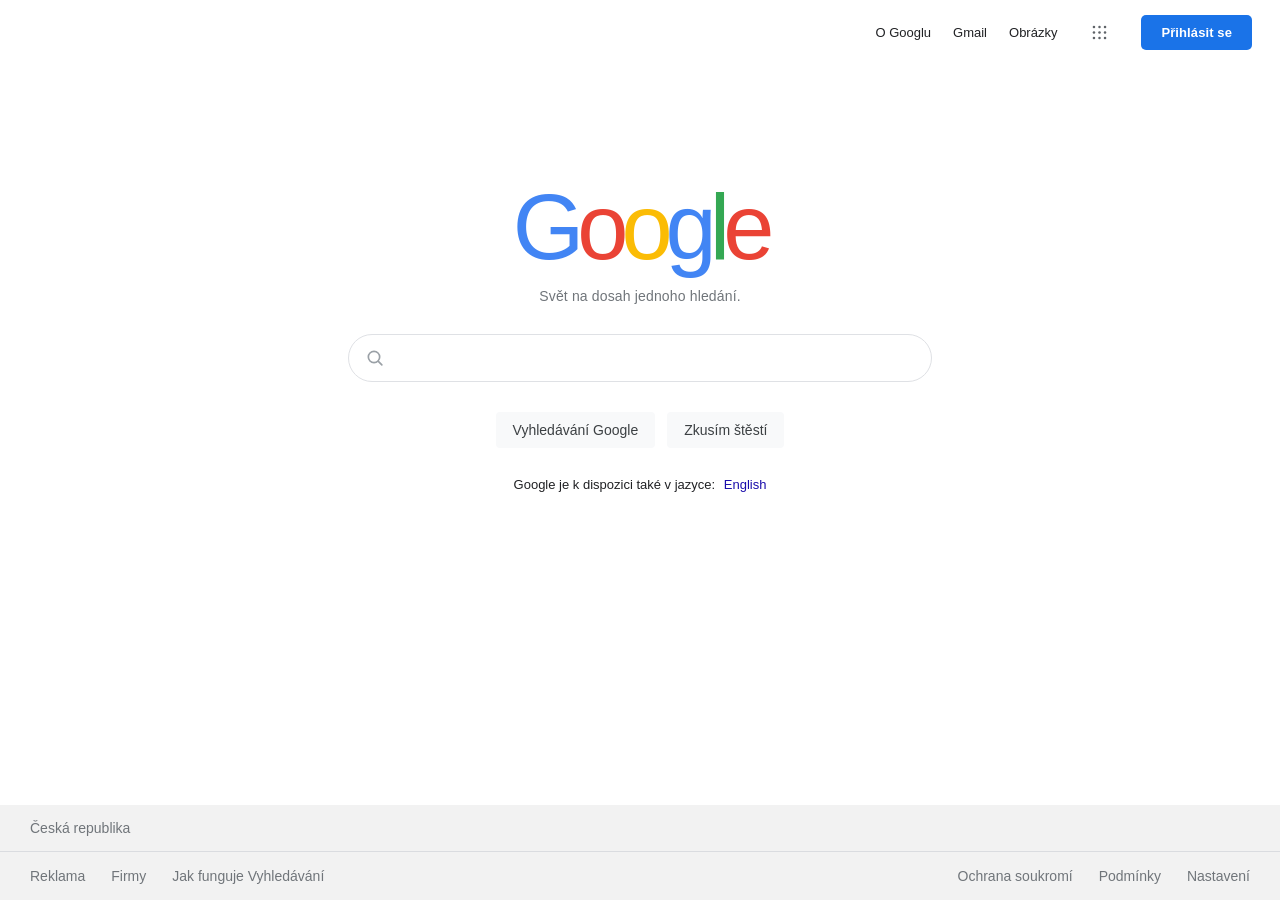
==== googlesearch/index.html @ 7d14d6b3 "Add files via upload" ====
<!DOCTYPE html>
<html lang="cs">
<head>
    <meta charset="UTF-8">
    <meta name="viewport" content="width=device-width, initial-scale=1.0">
    <meta name="theme-color" content="#ffffff">
    <title>Vyhledávání Google</title>
    <link rel="stylesheet" href="style.css">
</head>
<body>
    <header class="topbar">
        <a href="https://www.google.com/intl/cs/about/" class="topbar-link">O Googlu</a>
        <a href="https://www.google.com/gmail/" class="topbar-link">Gmail</a>
        <a href="https://images.google.com/" class="topbar-link">Obrázky</a>
        <a class="apps-button" href="https://www.google.com/intl/cs/about/products" aria-label="Aplikace Google">
            <svg viewBox="0 0 24 24" aria-hidden="true">
                <circle cx="5" cy="5" r="1.6"/><circle cx="12" cy="5" r="1.6"/><circle cx="19" cy="5" r="1.6"/>
                <circle cx="5" cy="12" r="1.6"/><circle cx="12" cy="12" r="1.6"/><circle cx="19" cy="12" r="1.6"/>
                <circle cx="5" cy="19" r="1.6"/><circle cx="12" cy="19" r="1.6"/><circle cx="19" cy="19" r="1.6"/>
            </svg>
        </a>
        <a class="sign-in" href="https://accounts.google.com/">Přihlásit se</a>
    </header>

    <main class="search-home">
        <div class="wordmark" aria-label="Google" role="img">
            <span class="blue">G</span><span class="red">o</span><span class="yellow">o</span><span class="blue">g</span><span class="green">l</span><span class="red">e</span>
        </div>
        <p class="tagline">Svět na dosah jednoho hledání.</p>

        <form class="search-form" action="https://www.google.com/search" method="get" role="search">
            <label class="visually-hidden" for="search">Hledat</label>
            <svg class="search-icon" viewBox="0 0 24 24" aria-hidden="true">
                <circle cx="10.8" cy="10.8" r="6.8"/>
                <path d="m16 16 4.2 4.2"/>
            </svg>
            <input id="search" type="search" name="q" autocomplete="off">
            <div class="form-actions">
                <button type="submit">Vyhledávání Google</button>
                <button type="submit" name="btnI" value="1">Zkusím štěstí</button>
            </div>
        </form>

        <p class="language-offer">Google je k dispozici také v jazyce: <a href="https://www.google.com/?hl=en">English</a></p>
    </main>

    <footer class="footer">
        <div class="footer-country">Česká republika</div>
        <div class="footer-links">
            <nav aria-label="Informace o Googlu">
                <a href="https://www.google.com/intl/cs/ads/">Reklama</a>
                <a href="https://www.google.com/services/">Firmy</a>
                <a href="https://www.google.com/search/howsearchworks/">Jak funguje Vyhledávání</a>
            </nav>
            <nav aria-label="Právní informace">
                <a href="https://policies.google.com/privacy?hl=cs">Ochrana soukromí</a>
                <a href="https://policies.google.com/terms?hl=cs">Podmínky</a>
                <a href="https://www.google.com/preferences?hl=cs">Nastavení</a>
            </nav>
        </div>
    </footer>
</body>
</html>
---- googlesearch/style.css ----
:root {
    color-scheme: light;
    font-family: Arial, Helvetica, sans-serif;
    color: #202124;
    background: #fff;
    font-synthesis: none;
    text-rendering: optimizeLegibility;
    -webkit-font-smoothing: antialiased;
    -moz-osx-font-smoothing: grayscale;
}

* {
    box-sizing: border-box;
}

body {
    min-width: 320px;
    min-height: 100vh;
    min-height: 100svh;
    margin: 0;
    display: flex;
    flex-direction: column;
}

a {
    color: inherit;
    text-decoration: none;
}

a:hover {
    text-decoration: underline;
}

.topbar {
    display: flex;
    align-items: center;
    justify-content: flex-end;
    gap: 22px;
    min-height: 64px;
    padding: 0 28px;
    font-size: 13px;
}

.topbar-link {
    color: #202124;
}

.apps-button {
    display: grid;
    width: 40px;
    height: 40px;
    place-items: center;
    border-radius: 50%;
    color: #5f6368;
}

.apps-button:hover {
    background: #f0f2f5;
    text-decoration: none;
}

.apps-button svg {
    width: 19px;
    fill: currentColor;
}

.sign-in {
    padding: 10px 20px;
    border-radius: 5px;
    background: #1a73e8;
    color: #fff;
    font-weight: 600;
    letter-spacing: 0.1px;
}

.sign-in:hover {
    background: #1b66c9;
    box-shadow: 0 1px 2px #0003;
    text-decoration: none;
}

.search-home {
    display: flex;
    flex: 1;
    flex-direction: column;
    align-items: center;
    padding: clamp(58px, 13vh, 128px) 24px 60px;
}

.wordmark {
    font-size: clamp(72px, 12vw, 92px);
    font-weight: 500;
    letter-spacing: -7px;
    line-height: 1;
}

.blue {
    color: #4285f4;
}

.red {
    color: #ea4335;
}

.yellow {
    color: #fbbc05;
}

.green {
    color: #34a853;
}

.tagline {
    margin: 15px 0 30px;
    color: #70757a;
    font-size: 14px;
    letter-spacing: 0.15px;
}

.search-form {
    position: relative;
    display: flex;
    flex-wrap: wrap;
    justify-content: center;
    width: min(100%, 584px);
}

.search-form input {
    width: 100%;
    height: 48px;
    padding: 0 20px 0 48px;
    border: 1px solid #dfe1e5;
    border-radius: 26px;
    outline: 0;
    background: #fff;
    color: #202124;
    font: inherit;
    font-size: 16px;
    transition: box-shadow 160ms ease, border-color 160ms ease;
}

.search-form input:hover,
.search-form input:focus {
    border-color: transparent;
    box-shadow: 0 1px 6px #20212433;
}

.search-icon {
    position: absolute;
    top: 14px;
    left: 17px;
    width: 20px;
    fill: none;
    stroke: #9aa0a6;
    stroke-linecap: round;
    stroke-width: 2;
}

.form-actions {
    display: flex;
    justify-content: center;
    gap: 12px;
    margin-top: 30px;
}

.form-actions button {
    min-height: 36px;
    padding: 0 16px;
    border: 1px solid transparent;
    border-radius: 4px;
    background: #f8f9fa;
    color: #3c4043;
    font: inherit;
    font-size: 14px;
    cursor: pointer;
}

.form-actions button:hover {
    border-color: #dadce0;
    box-shadow: 0 1px 1px #0001;
}

.form-actions button:focus-visible,
a:focus-visible {
    outline: 2px solid #1a73e8;
    outline-offset: 3px;
}

.language-offer {
    margin: 29px 0 0;
    font-size: 13px;
}

.language-offer a {
    margin-left: 5px;
    color: #1a0dab;
}

.footer {
    background: #f2f2f2;
    color: #70757a;
    font-size: 14px;
}

.footer-country {
    padding: 15px 30px;
    border-bottom: 1px solid #dadce0;
}

.footer-links,
.footer-links nav {
    display: flex;
    align-items: center;
}

.footer-links {
    justify-content: space-between;
    gap: 20px;
    min-height: 48px;
    padding: 0 30px;
}

.footer-links nav {
    flex-wrap: wrap;
    gap: 26px;
}

.visually-hidden {
    position: absolute;
    width: 1px;
    height: 1px;
    padding: 0;
    overflow: hidden;
    clip: rect(0, 0, 0, 0);
    white-space: nowrap;
    clip-path: inset(50%);
}

@media (max-width: 600px) {
    .topbar {
        gap: 15px;
        min-height: 58px;
        padding: 0 16px;
    }

    .search-home {
        padding-top: clamp(72px, 17vh, 140px);
    }

    .tagline {
        margin-top: 12px;
        font-size: 13px;
    }

    .footer-links,
    .footer-links nav {
        justify-content: center;
    }

    .footer-links {
        gap: 14px;
        padding: 16px 20px;
    }

    .footer-links nav {
        gap: 16px;
    }
}

@media (max-width: 420px) {
    .topbar {
        gap: 12px;
        padding: 0 12px;
    }

    .footer-links {
        flex-direction: column;
        align-items: center;
    }
}

@media (prefers-reduced-motion: reduce) {
    *,
    *::before,
    *::after {
        scroll-behavior: auto !important;
        transition-duration: 0.01ms !important;
    }
}
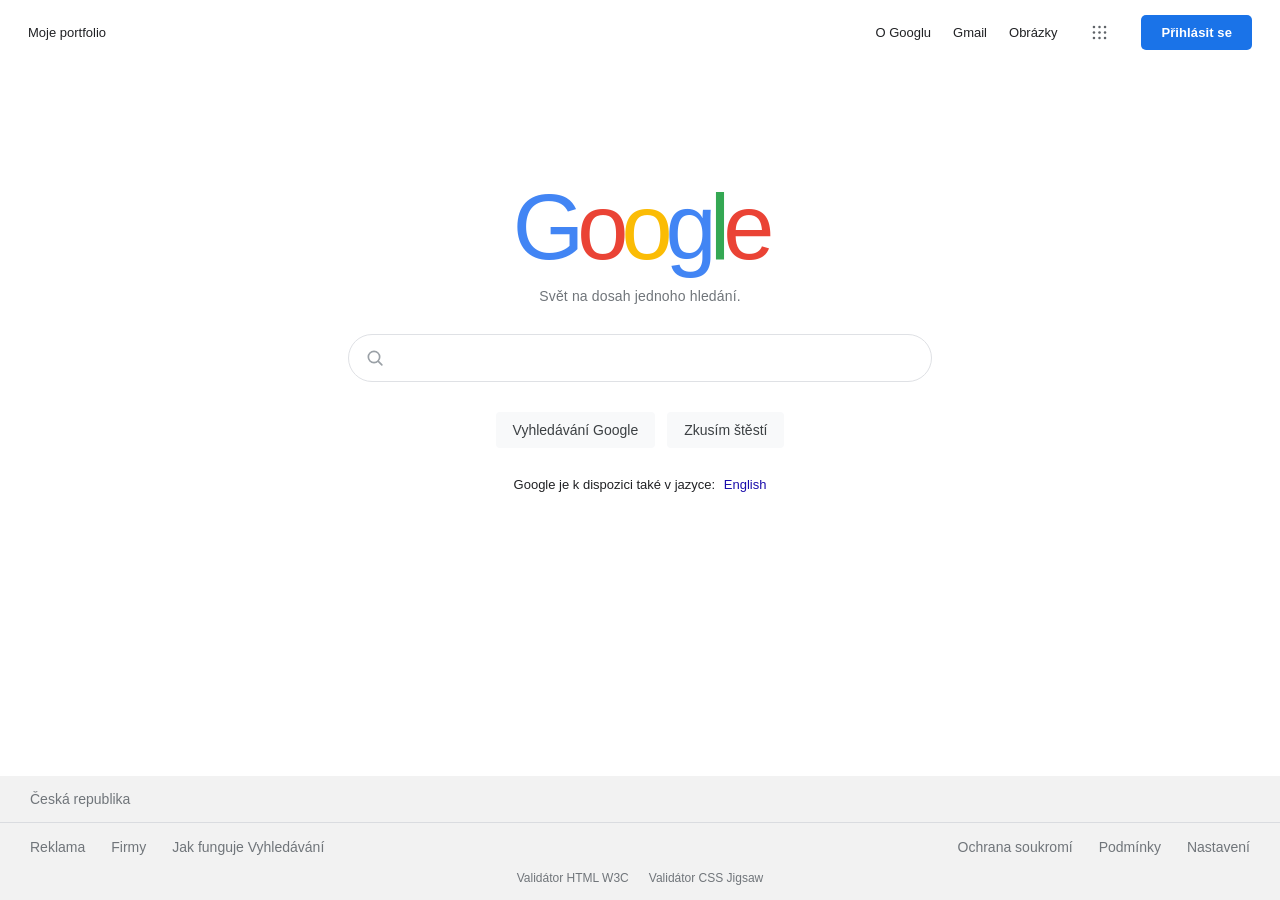
==== commit 5cf8f9c5: "Add portfolio link and validator links to Google search page" ====
--- a/googlesearch/index.html
+++ b/googlesearch/index.html
@@ -9,6 +9,7 @@
 </head>
 <body>
     <header class="topbar">
+        <a href="https://dam1ancech.github.io/" class="portfolio-link">Moje portfolio</a>
         <a href="https://www.google.com/intl/cs/about/" class="topbar-link">O Googlu</a>
         <a href="https://www.google.com/gmail/" class="topbar-link">Gmail</a>
         <a href="https://images.google.com/" class="topbar-link">Obrázky</a>
@@ -58,6 +59,10 @@
                 <a href="https://www.google.com/preferences?hl=cs">Nastavení</a>
             </nav>
         </div>
+        <nav class="validator-links" aria-label="Validátory">
+            <a href="https://validator.w3.org/nu/?doc=https%3A%2F%2Fdam1ancech.github.io%2Fgooglesearch%2F">Validátor HTML W3C</a>
+            <a href="https://jigsaw.w3.org/css-validator/validator?uri=https%3A%2F%2Fdam1ancech.github.io%2Fgooglesearch%2Fstyle.css&amp;profile=css3svg&amp;usermedium=all&amp;warning=1&amp;lang=cs">Validátor CSS Jigsaw</a>
+        </nav>
     </footer>
 </body>
 </html>
--- a/googlesearch/style.css
+++ b/googlesearch/style.css
@@ -42,6 +42,11 @@
 }
 
 .topbar-link {
+    color: #202124;
+}
+
+.portfolio-link {
+    margin-right: auto;
     color: #202124;
 }
 
@@ -225,6 +230,15 @@
     gap: 26px;
 }
 
+.validator-links {
+    display: flex;
+    justify-content: center;
+    flex-wrap: wrap;
+    gap: 20px;
+    padding: 0 20px 15px;
+    font-size: 12px;
+}
+
 .visually-hidden {
     position: absolute;
     width: 1px;
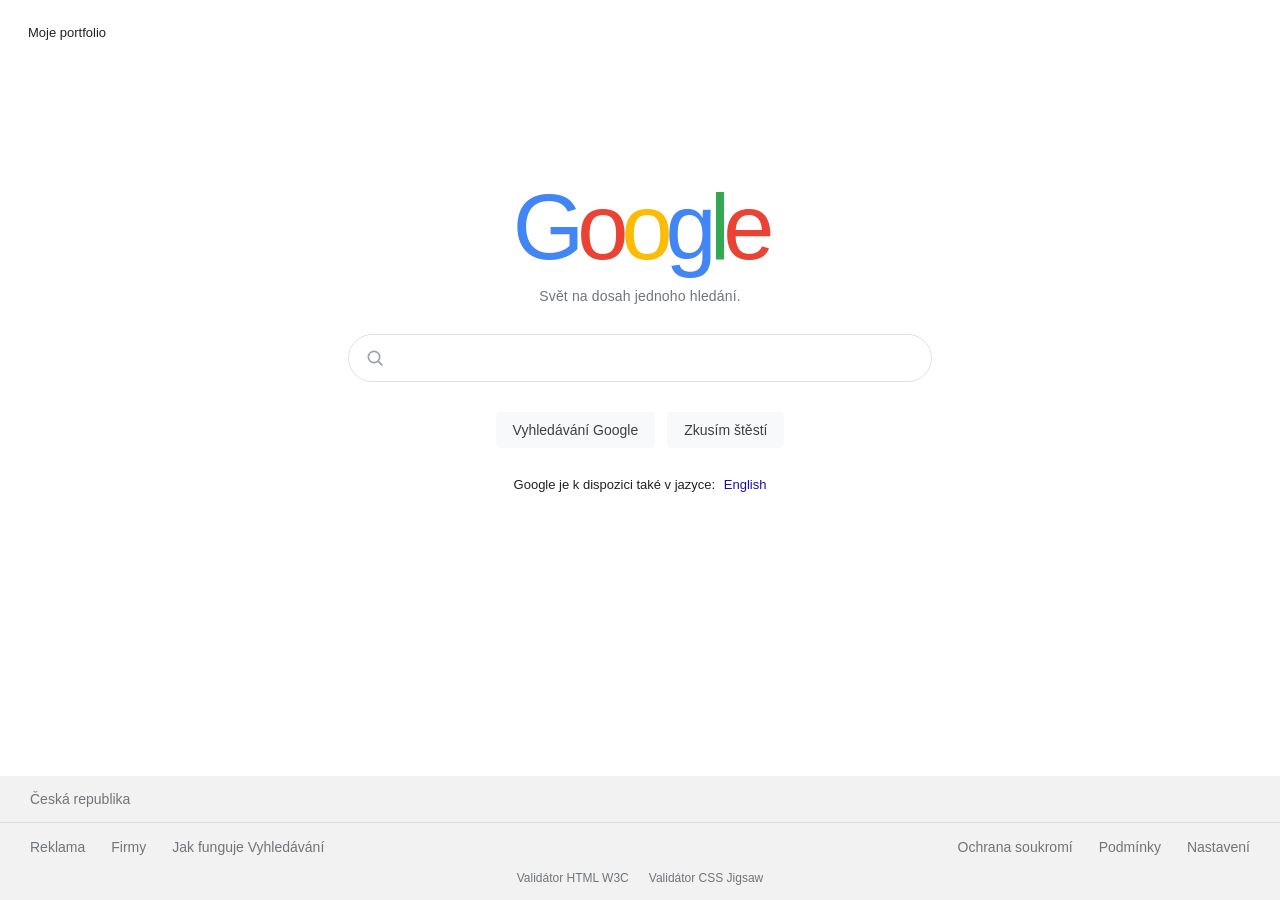
==== commit ce474830: "Remove unnecessary Google links and buttons from the header" ====
--- a/googlesearch/index.html
+++ b/googlesearch/index.html
@@ -10,17 +10,6 @@
 <body>
     <header class="topbar">
         <a href="https://dam1ancech.github.io/" class="portfolio-link">Moje portfolio</a>
-        <a href="https://www.google.com/intl/cs/about/" class="topbar-link">O Googlu</a>
-        <a href="https://www.google.com/gmail/" class="topbar-link">Gmail</a>
-        <a href="https://images.google.com/" class="topbar-link">Obrázky</a>
-        <a class="apps-button" href="https://www.google.com/intl/cs/about/products" aria-label="Aplikace Google">
-            <svg viewBox="0 0 24 24" aria-hidden="true">
-                <circle cx="5" cy="5" r="1.6"/><circle cx="12" cy="5" r="1.6"/><circle cx="19" cy="5" r="1.6"/>
-                <circle cx="5" cy="12" r="1.6"/><circle cx="12" cy="12" r="1.6"/><circle cx="19" cy="12" r="1.6"/>
-                <circle cx="5" cy="19" r="1.6"/><circle cx="12" cy="19" r="1.6"/><circle cx="19" cy="19" r="1.6"/>
-            </svg>
-        </a>
-        <a class="sign-in" href="https://accounts.google.com/">Přihlásit se</a>
     </header>
 
     <main class="search-home">
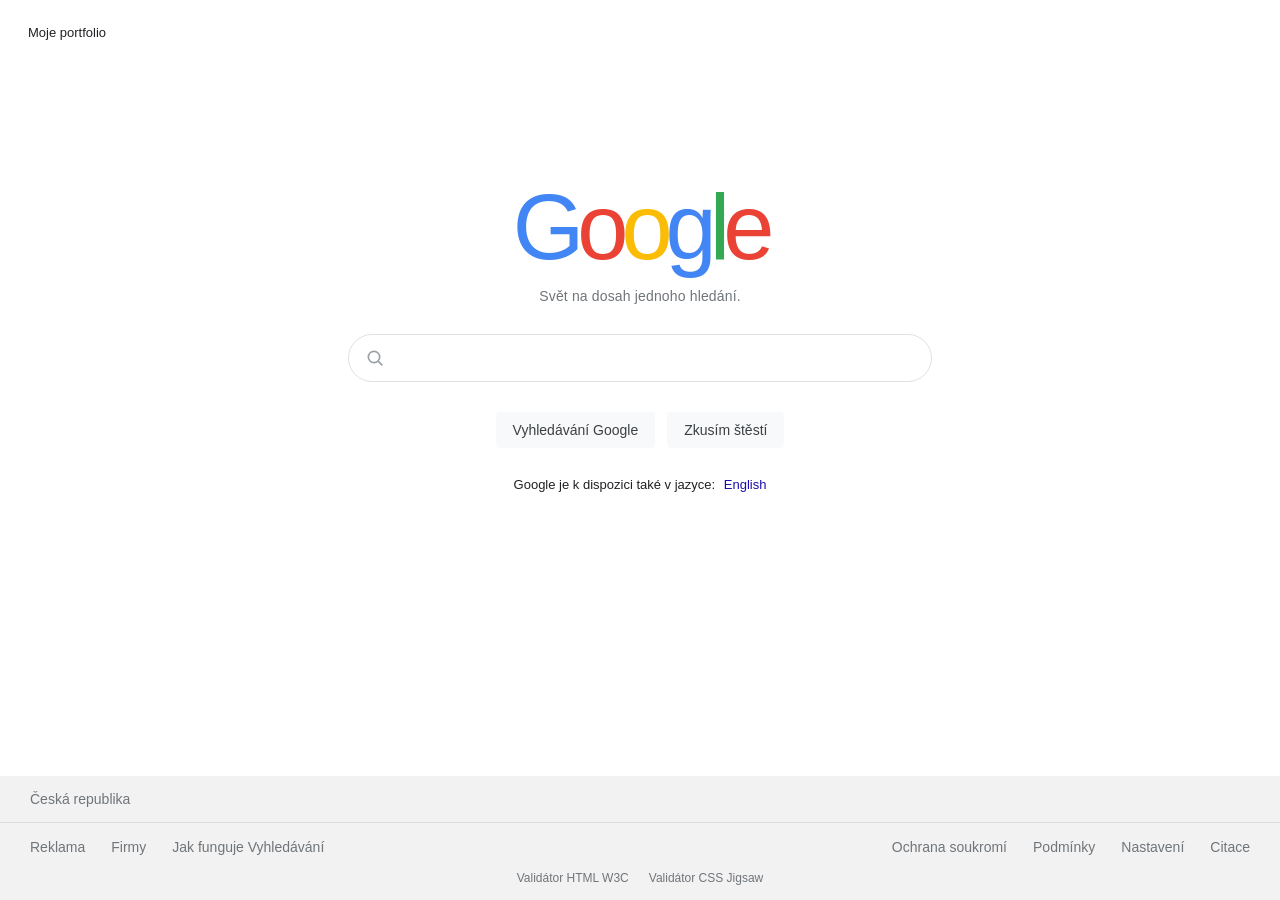
==== commit aa08df8f: "Add citations page and link to navigation" ====
--- a/googlesearch/index.html
+++ b/googlesearch/index.html
@@ -46,6 +46,7 @@
                 <a href="https://policies.google.com/privacy?hl=cs">Ochrana soukromí</a>
                 <a href="https://policies.google.com/terms?hl=cs">Podmínky</a>
                 <a href="https://www.google.com/preferences?hl=cs">Nastavení</a>
+                <a href="citaci.html">Citace</a>
             </nav>
         </div>
         <nav class="validator-links" aria-label="Validátory">
--- a/googlesearch/style.css
+++ b/googlesearch/style.css
@@ -90,6 +90,42 @@
     flex-direction: column;
     align-items: center;
     padding: clamp(58px, 13vh, 128px) 24px 60px;
+}
+
+.citations-page {
+    flex: 1;
+    width: min(760px, 100%);
+    margin: 0 auto;
+    padding: 48px 24px 64px;
+}
+
+.citations-page h1 {
+    margin: 0 0 12px;
+    font-size: clamp(32px, 6vw, 44px);
+}
+
+.citations-page h2 {
+    margin-bottom: 8px;
+    font-size: 20px;
+}
+
+.citations-page section {
+    margin-top: 32px;
+}
+
+.citations-page li {
+    margin: 8px 0;
+    overflow-wrap: anywhere;
+}
+
+.citations-page a {
+    color: #1a0dab;
+}
+
+.citation-note {
+    margin-top: 36px;
+    color: #70757a;
+    font-size: 14px;
 }
 
 .wordmark {
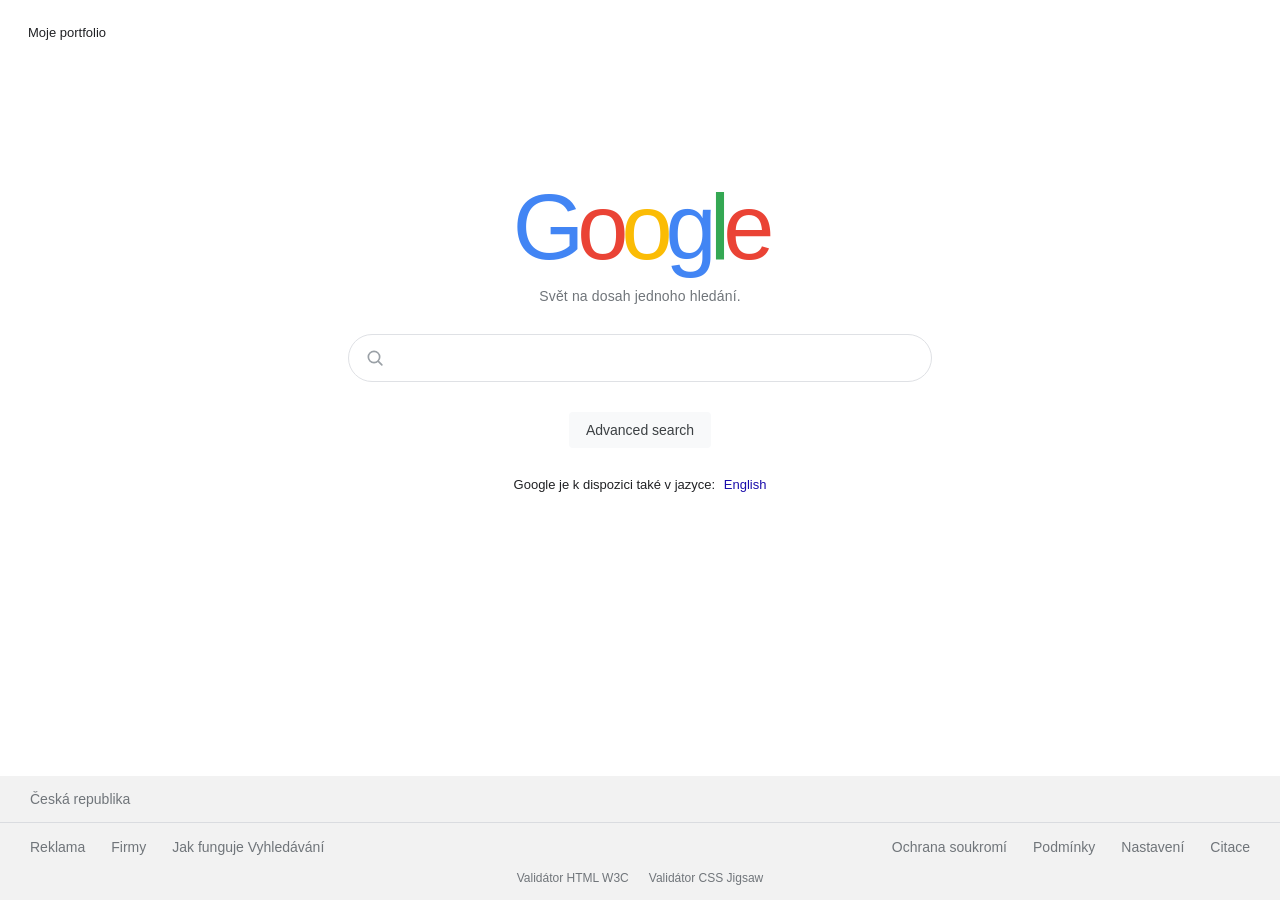
==== commit f5916bef: "Replace search buttons with an advanced search link and update styles accordingly" ====
--- a/googlesearch/index.html
+++ b/googlesearch/index.html
@@ -26,8 +26,7 @@
             </svg>
             <input id="search" type="search" name="q" autocomplete="off">
             <div class="form-actions">
-                <button type="submit">Vyhledávání Google</button>
-                <button type="submit" name="btnI" value="1">Zkusím štěstí</button>
+                <a href="https://www.google.com/advanced_search?hl=cs">Advanced search</a>
             </div>
         </form>
 
--- a/googlesearch/style.css
+++ b/googlesearch/style.css
@@ -204,7 +204,9 @@
     margin-top: 30px;
 }
 
-.form-actions button {
+.form-actions a {
+    display: inline-flex;
+    align-items: center;
     min-height: 36px;
     padding: 0 16px;
     border: 1px solid transparent;
@@ -213,15 +215,14 @@
     color: #3c4043;
     font: inherit;
     font-size: 14px;
-    cursor: pointer;
-}
-
-.form-actions button:hover {
+}
+
+.form-actions a:hover {
     border-color: #dadce0;
     box-shadow: 0 1px 1px #0001;
-}
-
-.form-actions button:focus-visible,
+    text-decoration: none;
+}
+
 a:focus-visible {
     outline: 2px solid #1a73e8;
     outline-offset: 3px;
